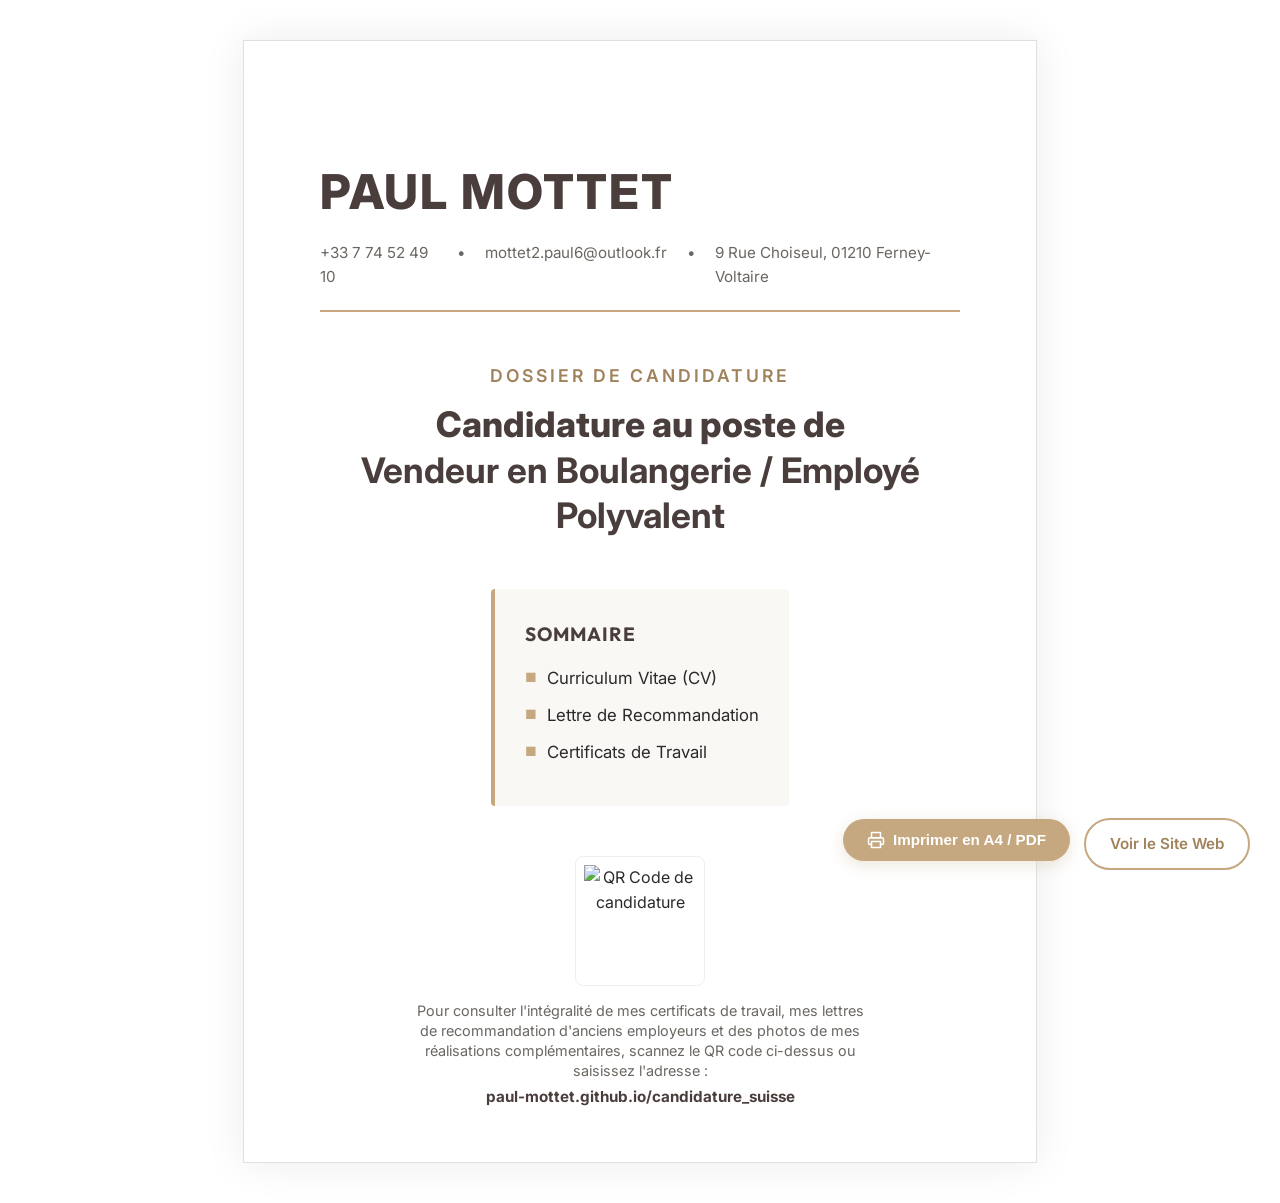
==== cover.html @ 42164e16 "feat: initialisation du site web de candidature et de la devanture de dossier avec QR code" ====
<!DOCTYPE html>
<html lang="fr">
<head>
  <meta charset="UTF-8">
  <meta name="viewport" content="width=device-width, initial-scale=1.0">
  <title>Devanture de Dossier - Paul MOTTET</title>
  
  <!-- Favicon alternative -->
  <link rel="icon" href="data:image/svg+xml,<svg xmlns=%22http://www.w3.org/2000/svg%22 viewBox=%220 0 100 100%22><text y=%22.9em%22 font-size=%2290%22>📁</text></svg>">
  
  <link rel="stylesheet" href="style.css">
</head>
<body class="cover-page-body">

  <!-- Boutons d'actions flottants (visibles uniquement à l'écran) -->
  <div class="print-actions">
    <button class="btn" onclick="window.print()">
      <svg xmlns="http://www.w3.org/2000/svg" width="18" height="18" viewBox="0 0 24 24" fill="none" stroke="currentColor" stroke-width="2" stroke-linecap="round" stroke-linejoin="round" style="vertical-align: middle;"><polygon points="6 9 6 2 18 2 18 9"></polygon><path d="M6 18H4a2 2 0 0 1-2-2v-5a2 2 0 0 1 2-2h16a2 2 0 0 1 2 2v5a2 2 0 0 1-2 2h-2"></path><rect x="6" y="14" width="12" height="8"></rect></svg>
      Imprimer en A4 / PDF
    </button>
    <a href="index.html" class="btn btn-secondary" style="margin-left: 10px;">
      Voir le Site Web
    </a>
  </div>

  <!-- Feuille A4 de devanture de dossier -->
  <div class="cover-sheet">
    
    <!-- En-tête -->
    <div class="cover-header">
      <div class="cover-name" id="cover-name">Paul MOTTET</div>
      <div class="cover-contact">
        <span id="cover-phone">+33 7 74 52 49 10</span>
        <span>•</span>
        <span id="cover-email">mottet2.paul6@outlook.fr</span>
        <span>•</span>
        <span id="cover-address">9 Rue Choiseul, 01210 Ferney-Voltaire</span>
      </div>
    </div>

    <!-- Corps de la devanture -->
    <div class="cover-body">
      <div class="cover-subtitle">Dossier de Candidature</div>
      <div class="cover-title" id="cover-title">
        Candidature au poste de<br>
        Vendeur en Boulangerie / Employé Polyvalent
      </div>

      <!-- Sommaire du dossier physique -->
      <div class="cover-summary-box">
        <h3>Sommaire</h3>
        <ul>
          <li>Curriculum Vitae (CV)</li>
          <li>Lettre de Recommandation</li>
          <li>Certificats de Travail</li>
        </ul>
      </div>

      <!-- Section QR Code pour documents supplémentaires -->
      <div class="cover-qr-section">
        <img id="cover-qr" class="qr-code-img" src="" alt="QR Code de candidature">
        <div class="cover-qr-text">
          Pour consulter l'intégralité de mes certificats de travail, mes lettres de recommandation d'anciens employeurs et des photos de mes réalisations complémentaires, scannez le QR code ci-dessus ou saisissez l'adresse :
          <div class="cover-url" id="cover-url">paul-mottet.github.io/candidature_suisse/</div>
        </div>
      </div>

    </div>

  </div>

  <!-- Chargement des données -->
  <script src="data.js"></script>
  <script>
    document.addEventListener('DOMContentLoaded', () => {
      // Injection dynamique des textes pour rester synchrone avec data.js
      document.getElementById('cover-name').innerText = DATA.profile.name;
      document.getElementById('cover-title').innerHTML = `Candidature au poste de<br><strong>${DATA.profile.title}</strong>`;
      document.getElementById('cover-phone').innerText = DATA.profile.phone;
      document.getElementById('cover-email').innerText = DATA.profile.email;
      document.getElementById('cover-address').innerText = DATA.profile.address;

      // Nettoyer l'URL du site web pour l'affichage (supprimer https:// et les slashs de fin)
      let displayUrl = DATA.profile.websiteUrl
        .replace(/https?:\/\//i, '')
        .replace(/\/$/, '');
      document.getElementById('cover-url').innerText = displayUrl;

      // Génération dynamique du QR Code
      const qrImage = document.getElementById('cover-qr');
      // Nous utilisons l'API sécurisée et gratuite de QRServer pour générer le code QR instantanément
      const apiUrl = `https://api.qrserver.com/v1/create-qr-code/?size=300x300&data=${encodeURIComponent(DATA.profile.websiteUrl)}`;
      qrImage.src = apiUrl;
    });
  </script>
</body>
</html>
---- style.css ----
/* Importation des polices Google Fonts */
@import url('https://fonts.googleapis.com/css2?family=Inter:wght@300;400;500;600;700&family=Outfit:wght@300;400;500;600;700;800&display=swap');

/* Variables de thème (Palette Premium Boulangerie / Professionnel) */
:root {
  --font-title: 'Outfit', 'Segoe UI', sans-serif;
  --font-body: 'Inter', 'Segoe UI', sans-serif;

  /* Couleurs */
  --bg-primary: #FAF8F5;       /* Crème douce, chaleureuse et lumineuse */
  --bg-secondary: #FFFDFB;     /* Blanc chaud pour les cartes */
  --text-main: #2C2A29;        /* Charbon très sombre (presque noir) */
  --text-muted: #6B6661;       /* Gris chaud atténué */
  --accent-gold: #C5A880;      /* Dorure de pain (Teinte principale d'accent) */
  --accent-gold-hover: #A0835D;/* Dorure plus sombre au survol */
  --accent-dark: #4A3E3D;      /* Brun chaud profond */
  --accent-light: #F3EFE9;     /* Crème clair pour les fonds secondaires */
  --card-shadow: 0 10px 30px rgba(74, 62, 61, 0.05);
  --hover-shadow: 0 15px 40px rgba(74, 62, 61, 0.1);
  --border-radius: 12px;
  --transition: all 0.3s cubic-bezier(0.4, 0, 0.2, 1);
}

/* Styles Globaux */
* {
  box-sizing: border-box;
  margin: 0;
  padding: 0;
}

html {
  scroll-behavior: smooth;
}

body {
  font-family: var(--font-body);
  background-color: var(--bg-primary);
  color: var(--text-main);
  line-height: 1.6;
  -webkit-font-smoothing: antialiased;
}

h1, h2, h3, h4 {
  font-family: var(--font-title);
  font-weight: 700;
  color: var(--accent-dark);
}

a {
  color: var(--accent-gold-hover);
  text-decoration: none;
  transition: var(--transition);
}

a:hover {
  color: var(--accent-dark);
}

.container {
  width: 100%;
  max-width: 1200px;
  margin: 0 auto;
  padding: 0 24px;
}

/* En-tête / Hero Section */
header {
  padding: 80px 0 40px;
  text-align: center;
  position: relative;
}

.profile-badge {
  display: inline-block;
  background-color: var(--accent-light);
  color: var(--accent-dark);
  padding: 6px 16px;
  border-radius: 30px;
  font-size: 0.9rem;
  font-weight: 600;
  text-transform: uppercase;
  letter-spacing: 1px;
  margin-bottom: 20px;
}

header h1 {
  font-size: 3rem;
  font-weight: 800;
  margin-bottom: 8px;
  letter-spacing: -0.5px;
}

header h2 {
  font-size: 1.5rem;
  font-weight: 400;
  color: var(--text-muted);
  margin-bottom: 24px;
}

.profile-bio {
  max-width: 700px;
  margin: 0 auto 30px;
  font-size: 1.1rem;
  color: var(--text-muted);
}

/* Informations de Contact */
.contact-bar {
  display: flex;
  justify-content: center;
  flex-wrap: wrap;
  gap: 20px;
  margin-bottom: 40px;
}

.contact-item {
  display: flex;
  align-items: center;
  gap: 8px;
  background-color: var(--bg-secondary);
  padding: 10px 20px;
  border-radius: 30px;
  box-shadow: var(--card-shadow);
  font-size: 0.95rem;
  font-weight: 500;
  transition: var(--transition);
}

.contact-item:hover {
  transform: translateY(-2px);
  box-shadow: var(--hover-shadow);
}

.contact-item svg {
  width: 18px;
  height: 18px;
  stroke: var(--accent-gold);
}

/* Boutons principaux */
.btn {
  display: inline-flex;
  align-items: center;
  gap: 8px;
  background-color: var(--accent-gold);
  color: #fff;
  padding: 12px 24px;
  border-radius: 30px;
  font-weight: 600;
  font-size: 0.95rem;
  transition: var(--transition);
  border: none;
  cursor: pointer;
  box-shadow: 0 4px 15px rgba(197, 168, 128, 0.3);
}

.btn:hover {
  background-color: var(--accent-gold-hover);
  transform: translateY(-2px);
  box-shadow: 0 6px 20px rgba(197, 168, 128, 0.4);
  color: #fff;
}

.btn-secondary {
  background-color: transparent;
  border: 2px solid var(--accent-gold);
  color: var(--accent-gold-hover);
  box-shadow: none;
}

.btn-secondary:hover {
  background-color: var(--accent-gold);
  color: #fff;
  box-shadow: 0 4px 15px rgba(197, 168, 128, 0.2);
}

/* Sections */
section {
  padding: 60px 0;
}

.section-title {
  font-size: 2rem;
  margin-bottom: 40px;
  position: relative;
  display: inline-block;
}

.section-title::after {
  content: '';
  position: absolute;
  left: 0;
  bottom: -8px;
  width: 50px;
  height: 3px;
  background-color: var(--accent-gold);
  border-radius: 2px;
}

/* Section CV & Documents */
.cv-documents-grid {
  display: grid;
  grid-template-columns: 1.4fr 1fr;
  gap: 40px;
  align-items: start;
}

@media (max-width: 968px) {
  .cv-documents-grid {
    grid-template-columns: 1fr;
  }
}

/* Visionneuse PDF (Affichage direct du CV) */
.cv-viewer-container {
  background-color: var(--bg-secondary);
  border-radius: var(--border-radius);
  box-shadow: var(--card-shadow);
  padding: 24px;
  border: 1px solid var(--accent-light);
}

.cv-viewer-header {
  display: flex;
  justify-content: space-between;
  align-items: center;
  margin-bottom: 16px;
}

.cv-frame-wrapper {
  position: relative;
  width: 100%;
  height: 650px;
  border-radius: 8px;
  overflow: hidden;
  background-color: #f0f0f0;
  border: 1px solid rgba(0, 0, 0, 0.05);
}

.cv-frame-wrapper iframe {
  width: 100%;
  height: 100%;
  border: none;
}

.cv-fallback-mobile {
  display: none;
  text-align: center;
  padding: 40px 20px;
}

/* Liste des documents complémentaires */
.documents-list {
  display: flex;
  flex-direction: column;
  gap: 20px;
}

.document-card {
  background-color: var(--bg-secondary);
  border-radius: var(--border-radius);
  padding: 20px;
  box-shadow: var(--card-shadow);
  border: 1px solid transparent;
  transition: var(--transition);
  display: flex;
  flex-direction: column;
  gap: 12px;
}

.document-card:hover {
  transform: translateX(4px);
  border-color: var(--accent-gold);
  box-shadow: var(--hover-shadow);
}

.document-card-header {
  display: flex;
  justify-content: space-between;
  align-items: flex-start;
}

.document-title {
  font-size: 1.15rem;
  font-weight: 600;
  color: var(--accent-dark);
}

.badge {
  font-size: 0.75rem;
  padding: 4px 10px;
  border-radius: 20px;
  font-weight: 600;
  text-transform: uppercase;
  letter-spacing: 0.5px;
}

.badge-disponible {
  background-color: #E2F5EC;
  color: #1B7A51;
}

.badge-a_venir {
  background-color: #FFF3E0;
  color: #E65100;
}

.document-desc {
  font-size: 0.9rem;
  color: var(--text-muted);
}

/* Section Travaux Bâtiment (Photos) */
.gallery-grid {
  display: grid;
  grid-template-columns: repeat(auto-fill, minmax(320px, 1fr));
  gap: 24px;
}

.gallery-item {
  background-color: var(--bg-secondary);
  border-radius: var(--border-radius);
  overflow: hidden;
  box-shadow: var(--card-shadow);
  transition: var(--transition);
  cursor: pointer;
  position: relative;
}

.gallery-item:hover {
  transform: translateY(-6px);
  box-shadow: var(--hover-shadow);
}

.gallery-img-container {
  width: 100%;
  height: 240px;
  overflow: hidden;
  position: relative;
  background-color: var(--accent-light);
}

.gallery-img-container img {
  width: 100%;
  height: 100%;
  object-fit: cover;
  transition: var(--transition);
}

.gallery-item:hover .gallery-img-container img {
  transform: scale(1.05);
}

.gallery-info {
  padding: 20px;
}

.gallery-category {
  font-size: 0.75rem;
  color: var(--accent-gold-hover);
  text-transform: uppercase;
  font-weight: 700;
  letter-spacing: 0.8px;
  margin-bottom: 6px;
}

.gallery-title {
  font-size: 1.2rem;
  font-weight: 600;
  margin-bottom: 8px;
  color: var(--accent-dark);
}

.gallery-desc {
  font-size: 0.9rem;
  color: var(--text-muted);
}

/* Section Programmation / Projets Git */
.projects-grid {
  display: grid;
  grid-template-columns: repeat(auto-fill, minmax(320px, 1fr));
  gap: 24px;
}

.project-card {
  background-color: var(--bg-secondary);
  border-radius: var(--border-radius);
  padding: 24px;
  box-shadow: var(--card-shadow);
  border: 1px solid var(--accent-light);
  display: flex;
  flex-direction: column;
  justify-content: space-between;
  transition: var(--transition);
}

.project-card:hover {
  transform: translateY(-4px);
  border-color: var(--accent-gold);
  box-shadow: var(--hover-shadow);
}

.project-card-top h3 {
  font-size: 1.25rem;
  margin-bottom: 12px;
}

.project-card-top p {
  font-size: 0.95rem;
  color: var(--text-muted);
  margin-bottom: 20px;
}

.project-tags {
  display: flex;
  flex-wrap: wrap;
  gap: 8px;
  margin-bottom: 24px;
}

.tag {
  font-size: 0.75rem;
  background-color: var(--accent-light);
  color: var(--accent-dark);
  padding: 4px 10px;
  border-radius: 4px;
  font-weight: 500;
}

.project-link {
  font-weight: 600;
  font-size: 0.9rem;
  display: inline-flex;
  align-items: center;
  gap: 6px;
}

/* Lightbox Modal pour la galerie */
.lightbox {
  position: fixed;
  top: 0;
  left: 0;
  width: 100%;
  height: 100%;
  background-color: rgba(26, 24, 23, 0.95);
  display: flex;
  flex-direction: column;
  justify-content: center;
  align-items: center;
  z-index: 1000;
  opacity: 0;
  pointer-events: none;
  transition: opacity 0.3s ease;
}

.lightbox.active {
  opacity: 1;
  pointer-events: auto;
}

.lightbox-content {
  max-width: 85%;
  max-height: 75vh;
  object-fit: contain;
  border-radius: 4px;
  box-shadow: 0 10px 40px rgba(0,0,0,0.5);
  transform: scale(0.95);
  transition: transform 0.3s ease;
}

.lightbox.active .lightbox-content {
  transform: scale(1);
}

.lightbox-caption {
  color: #fff;
  margin-top: 20px;
  text-align: center;
  font-family: var(--font-title);
}

.lightbox-caption h4 {
  color: var(--accent-gold);
  font-size: 1.3rem;
  margin-bottom: 6px;
}

.lightbox-caption p {
  color: #ccc;
  font-size: 0.95rem;
}

.lightbox-close {
  position: absolute;
  top: 24px;
  right: 24px;
  background: transparent;
  border: none;
  color: #fff;
  font-size: 2.5rem;
  cursor: pointer;
  line-height: 1;
  transition: var(--transition);
}

.lightbox-close:hover {
  color: var(--accent-gold);
}

/* Devanture de dossier (Cover Page HTML spécifique) */
.cover-page-body {
  background-color: #fff;
  display: flex;
  justify-content: center;
  align-items: center;
  min-height: 100vh;
  padding: 40px 0;
}

.cover-sheet {
  background-color: #fff;
  width: 210mm;
  height: 297mm; /* Dimensions A4 */
  box-shadow: 0 0 40px rgba(0,0,0,0.08);
  border: 1px solid #e0e0e0;
  padding: 30mm 20mm;
  display: flex;
  flex-direction: column;
  justify-content: space-between;
  box-sizing: border-box;
  position: relative;
}

/* En-tête de la cover */
.cover-header {
  border-bottom: 2px solid var(--accent-gold);
  padding-bottom: 20px;
}

.cover-name {
  font-size: 3rem;
  font-weight: 800;
  letter-spacing: 2px;
  text-transform: uppercase;
  color: var(--accent-dark);
}

.cover-contact {
  margin-top: 10px;
  font-size: 0.95rem;
  color: var(--text-muted);
  display: flex;
  gap: 20px;
}

/* Corps de la cover */
.cover-body {
  margin: 50px 0;
  text-align: center;
  flex-grow: 1;
  display: flex;
  flex-direction: column;
  justify-content: center;
}

.cover-subtitle {
  font-size: 1.1rem;
  text-transform: uppercase;
  letter-spacing: 3px;
  color: var(--accent-gold-hover);
  font-weight: 600;
  margin-bottom: 12px;
}

.cover-title {
  font-size: 2.2rem;
  font-weight: 800;
  color: var(--accent-dark);
  margin-bottom: 50px;
  line-height: 1.3;
}

.cover-summary-box {
  background-color: var(--bg-primary);
  border-left: 4px solid var(--accent-gold);
  padding: 30px;
  border-radius: 4px;
  text-align: left;
  max-width: 500px;
  margin: 0 auto 50px;
}

.cover-summary-box h3 {
  font-size: 1.2rem;
  text-transform: uppercase;
  letter-spacing: 1px;
  margin-bottom: 15px;
}

.cover-summary-box ul {
  list-style-type: none;
}

.cover-summary-box li {
  font-size: 1.05rem;
  margin-bottom: 10px;
  display: flex;
  align-items: center;
  gap: 10px;
}

.cover-summary-box li::before {
  content: '■';
  color: var(--accent-gold);
  font-size: 0.8rem;
}

/* Zone du QR Code */
.cover-qr-section {
  display: flex;
  flex-direction: column;
  align-items: center;
  gap: 15px;
}

.qr-code-img {
  width: 130px;
  height: 130px;
  border: 1px solid #eee;
  padding: 8px;
  border-radius: 8px;
}

.cover-qr-text {
  max-width: 450px;
  font-size: 0.9rem;
  color: var(--text-muted);
  line-height: 1.4;
}

.cover-url {
  font-weight: 700;
  color: var(--accent-dark);
  margin-top: 5px;
  font-size: 0.95rem;
}

/* Bouton d'impression flottant (visible uniquement à l'écran) */
.print-actions {
  position: fixed;
  bottom: 30px;
  right: 30px;
  z-index: 100;
}

/* Pied de page */
footer {
  text-align: center;
  padding: 40px 0;
  background-color: var(--accent-dark);
  color: var(--accent-light);
  font-size: 0.9rem;
}

footer p {
  opacity: 0.8;
}

/* RÈGLES D'IMPRESSION (CRITIQUE pour le dossier physique) */
@media print {
  body {
    background-color: #fff;
    color: #000;
  }
  
  .print-actions, header, footer, section:not(.cover-sheet-wrapper) {
    display: none !important;
  }

  .cover-page-body {
    padding: 0;
    margin: 0;
    background-color: #fff;
  }

  .cover-sheet {
    box-shadow: none;
    border: none;
    width: 100%;
    height: 100vh;
    padding: 20mm 15mm;
    page-break-after: avoid;
    page-break-before: avoid;
  }

  .cover-summary-box {
    background-color: #fafafa !important;
    border-left: 4px solid #333 !important;
    -webkit-print-color-adjust: exact; /* Force le fond gris sur Chrome/Safari */
    print-color-adjust: exact;
  }
}

/* Adaptabilité Mobile */
@media (max-width: 768px) {
  header h1 {
    font-size: 2.2rem;
  }
  
  header h2 {
    font-size: 1.2rem;
  }
  
  .cv-frame-wrapper {
    display: none; /* Cache l'iframe car elle est inutilisable sur mobile */
  }

  .cv-fallback-mobile {
    display: block; /* Affiche le bouton de téléchargement direct */
  }

  .cover-sheet {
    width: 95%;
    height: auto;
    padding: 20px;
  }
}
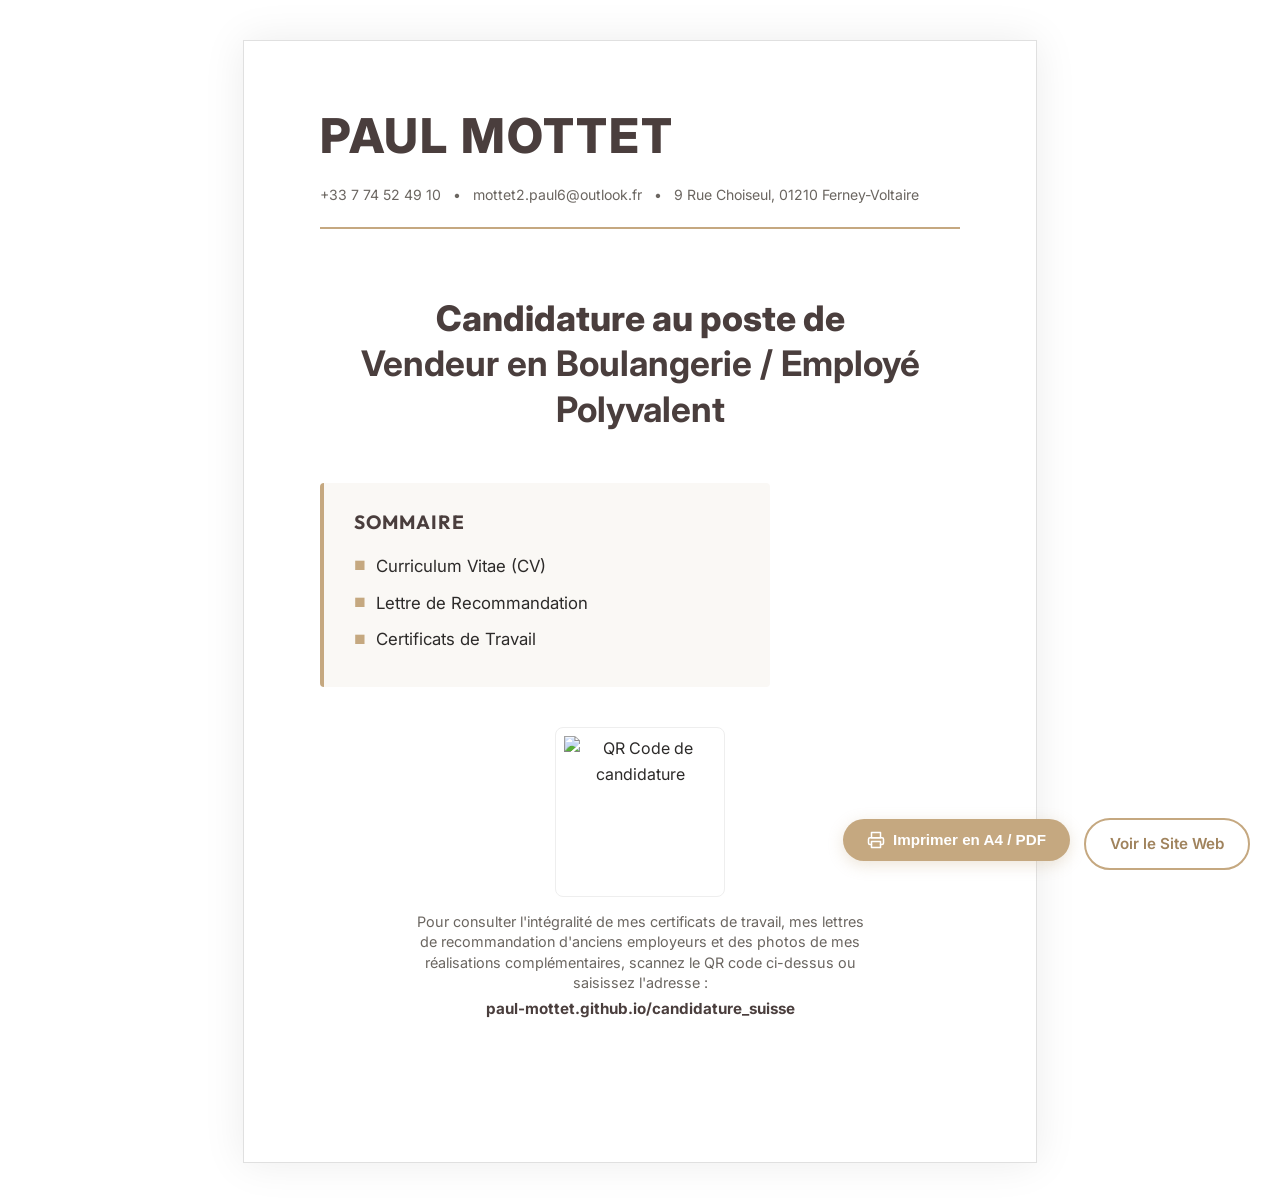
==== commit 25c31430: "feat: masquage des projets persos, modal QCM Savoie, bouton partager, tracking GoatCounter et correc" ====
--- a/cover.html
+++ b/cover.html
@@ -9,6 +9,9 @@
   <link rel="icon" href="data:image/svg+xml,<svg xmlns=%22http://www.w3.org/2000/svg%22 viewBox=%220 0 100 100%22><text y=%22.9em%22 font-size=%2290%22>📁</text></svg>">
   
   <link rel="stylesheet" href="style.css">
+  
+  <!-- Statistiques de visite (GoatCounter - Sans cookies / RGPD) -->
+  <script data-goatcounter="https://paul-mottet.goatcounter.com/count" async src="//gc.zgo.at/count.js"></script>
 </head>
 <body class="cover-page-body">
 
@@ -40,7 +43,6 @@
 
     <!-- Corps de la devanture -->
     <div class="cover-body">
-      <div class="cover-subtitle">Dossier de Candidature</div>
       <div class="cover-title" id="cover-title">
         Candidature au poste de<br>
         Vendeur en Boulangerie / Employé Polyvalent
--- a/style.css
+++ b/style.css
@@ -65,8 +65,8 @@
 
 /* En-tête / Hero Section */
 header {
-  padding: 80px 0 40px;
-  text-align: center;
+  padding: 40px 0 20px; /* Réduit pour plus de compacité */
+  text-align: left; /* Aligné à gauche */
   position: relative;
 }
 
@@ -99,7 +99,7 @@
 
 .profile-bio {
   max-width: 700px;
-  margin: 0 auto 30px;
+  margin: 0 0 24px; /* Aligné à gauche (marge auto retirée) */
   font-size: 1.1rem;
   color: var(--text-muted);
 }
@@ -107,10 +107,10 @@
 /* Informations de Contact */
 .contact-bar {
   display: flex;
-  justify-content: center;
+  justify-content: flex-start; /* Aligné à gauche */
   flex-wrap: wrap;
-  gap: 20px;
-  margin-bottom: 40px;
+  gap: 15px; /* Écartement légèrement resserré */
+  margin-bottom: 30px;
 }
 
 .contact-item {
@@ -176,7 +176,19 @@
 
 /* Sections */
 section {
-  padding: 60px 0;
+  padding: 40px 0; /* Un peu plus compact */
+}
+
+/* Wrapper pour les projets personnels masqués d'office */
+.personal-projects-wrapper {
+  display: none;
+  opacity: 0;
+  transition: opacity 0.5s ease;
+}
+
+.personal-projects-wrapper.active {
+  display: block;
+  opacity: 1;
 }
 
 .section-title {
@@ -524,7 +536,7 @@
   height: 297mm; /* Dimensions A4 */
   box-shadow: 0 0 40px rgba(0,0,0,0.08);
   border: 1px solid #e0e0e0;
-  padding: 30mm 20mm;
+  padding: 15mm 20mm 20mm 20mm; /* Marge supérieure réduite de 30mm à 15mm */
   display: flex;
   flex-direction: column;
   justify-content: space-between;
@@ -548,15 +560,17 @@
 
 .cover-contact {
   margin-top: 10px;
-  font-size: 0.95rem;
+  font-size: 0.88rem; /* Légèrement réduit pour éviter le retour à la ligne */
   color: var(--text-muted);
   display: flex;
-  gap: 20px;
+  flex-wrap: wrap;
+  gap: 12px; /* Gaps resserrés pour tenir sur une seule ligne A4 */
+  justify-content: flex-start;
 }
 
 /* Corps de la cover */
 .cover-body {
-  margin: 50px 0;
+  margin: 30px 0; /* Réduit pour enlever l'espace vertical excessif */
   text-align: center;
   flex-grow: 1;
   display: flex;
@@ -584,11 +598,11 @@
 .cover-summary-box {
   background-color: var(--bg-primary);
   border-left: 4px solid var(--accent-gold);
-  padding: 30px;
+  padding: 24px 30px;
   border-radius: 4px;
   text-align: left;
-  max-width: 500px;
-  margin: 0 auto 50px;
+  max-width: 450px;
+  margin: 0 0 40px 0; /* Marge auto retirée pour aligner à gauche, marge inférieure réduite */
 }
 
 .cover-summary-box h3 {
@@ -625,8 +639,8 @@
 }
 
 .qr-code-img {
-  width: 130px;
-  height: 130px;
+  width: 170px; /* QR code agrandi de 130px à 170px */
+  height: 170px;
   border: 1px solid #eee;
   padding: 8px;
   border-radius: 8px;
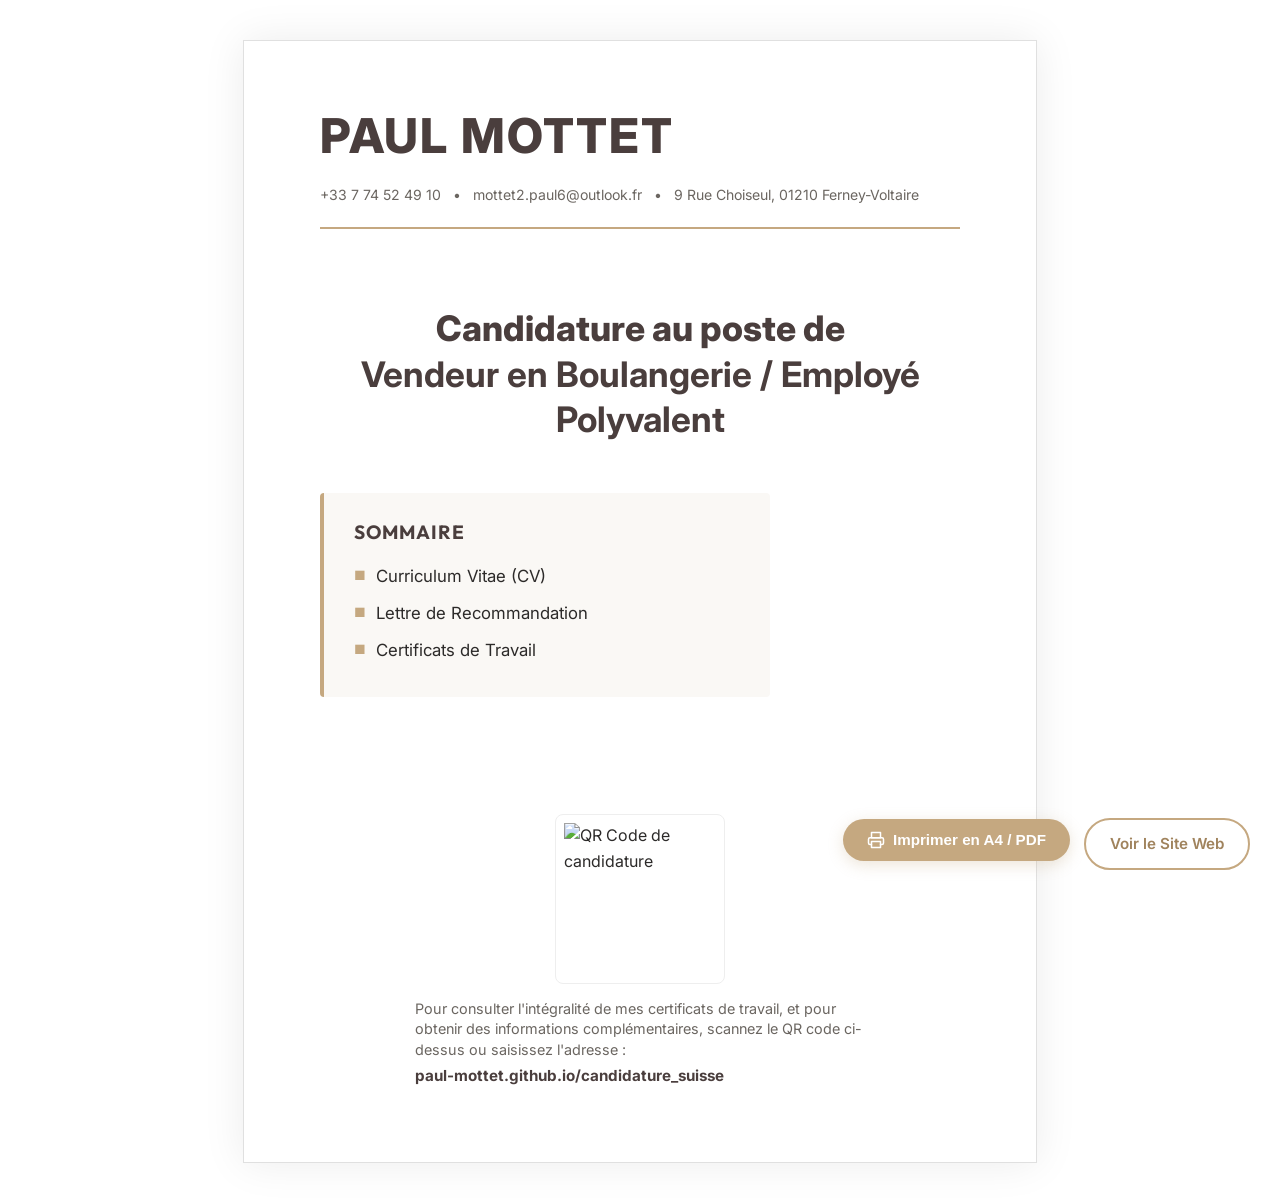
==== commit a8db883b: "style(cover): place le bloc QR Code en bas de la page A4" ====
--- a/cover.html
+++ b/cover.html
@@ -1,24 +1,33 @@
 <!DOCTYPE html>
 <html lang="fr">
+
 <head>
   <meta charset="UTF-8">
   <meta name="viewport" content="width=device-width, initial-scale=1.0">
   <title>Devanture de Dossier - Paul MOTTET</title>
-  
+
   <!-- Favicon alternative -->
-  <link rel="icon" href="data:image/svg+xml,<svg xmlns=%22http://www.w3.org/2000/svg%22 viewBox=%220 0 100 100%22><text y=%22.9em%22 font-size=%2290%22>📁</text></svg>">
-  
+  <link rel="icon"
+    href="data:image/svg+xml,<svg xmlns=%22http://www.w3.org/2000/svg%22 viewBox=%220 0 100 100%22><text y=%22.9em%22 font-size=%2290%22>📁</text></svg>">
+
   <link rel="stylesheet" href="style.css">
-  
+
   <!-- Statistiques de visite (GoatCounter - Sans cookies / RGPD) -->
   <script data-goatcounter="https://paul-mottet.goatcounter.com/count" async src="//gc.zgo.at/count.js"></script>
 </head>
+
 <body class="cover-page-body">
 
   <!-- Boutons d'actions flottants (visibles uniquement à l'écran) -->
   <div class="print-actions">
     <button class="btn" onclick="window.print()">
-      <svg xmlns="http://www.w3.org/2000/svg" width="18" height="18" viewBox="0 0 24 24" fill="none" stroke="currentColor" stroke-width="2" stroke-linecap="round" stroke-linejoin="round" style="vertical-align: middle;"><polygon points="6 9 6 2 18 2 18 9"></polygon><path d="M6 18H4a2 2 0 0 1-2-2v-5a2 2 0 0 1 2-2h16a2 2 0 0 1 2 2v5a2 2 0 0 1-2 2h-2"></path><rect x="6" y="14" width="12" height="8"></rect></svg>
+      <svg xmlns="http://www.w3.org/2000/svg" width="18" height="18" viewBox="0 0 24 24" fill="none"
+        stroke="currentColor" stroke-width="2" stroke-linecap="round" stroke-linejoin="round"
+        style="vertical-align: middle;">
+        <polygon points="6 9 6 2 18 2 18 9"></polygon>
+        <path d="M6 18H4a2 2 0 0 1-2-2v-5a2 2 0 0 1 2-2h16a2 2 0 0 1 2 2v5a2 2 0 0 1-2 2h-2"></path>
+        <rect x="6" y="14" width="12" height="8"></rect>
+      </svg>
       Imprimer en A4 / PDF
     </button>
     <a href="index.html" class="btn btn-secondary" style="margin-left: 10px;">
@@ -28,7 +37,7 @@
 
   <!-- Feuille A4 de devanture de dossier -->
   <div class="cover-sheet">
-    
+
     <!-- En-tête -->
     <div class="cover-header">
       <div class="cover-name" id="cover-name">Paul MOTTET</div>
@@ -57,16 +66,16 @@
           <li>Certificats de Travail</li>
         </ul>
       </div>
+    </div>
 
-      <!-- Section QR Code pour documents supplémentaires -->
-      <div class="cover-qr-section">
-        <img id="cover-qr" class="qr-code-img" src="" alt="QR Code de candidature">
-        <div class="cover-qr-text">
-          Pour consulter l'intégralité de mes certificats de travail, mes lettres de recommandation d'anciens employeurs et des photos de mes réalisations complémentaires, scannez le QR code ci-dessus ou saisissez l'adresse :
-          <div class="cover-url" id="cover-url">paul-mottet.github.io/candidature_suisse/</div>
-        </div>
+    <!-- Section QR Code pour documents supplémentaires -->
+    <div class="cover-qr-section">
+      <img id="cover-qr" class="qr-code-img" src="" alt="QR Code de candidature">
+      <div class="cover-qr-text">
+        Pour consulter l'intégralité de mes certificats de travail, et pour obtenir des informations complémentaires,
+        scannez le QR code ci-dessus ou saisissez l'adresse :
+        <div class="cover-url" id="cover-url">paul-mottet.github.io/candidature_suisse/</div>
       </div>
-
     </div>
 
   </div>
@@ -96,4 +105,5 @@
     });
   </script>
 </body>
-</html>
+
+</html>
--- a/style.css
+++ b/style.css
@@ -191,6 +191,14 @@
   opacity: 1;
 }
 
+#batiment-section {
+  margin-top: 50px; /* Marge au-dessus de la section bâtiment */
+}
+
+#programming-section {
+  margin-top: 60px; /* Marge au-dessus de la section programmation */
+}
+
 .section-title {
   font-size: 2rem;
   margin-bottom: 40px;
@@ -675,6 +683,7 @@
   background-color: var(--accent-dark);
   color: var(--accent-light);
   font-size: 0.9rem;
+  margin-top: 80px; /* Marge au-dessus du pied de page */
 }
 
 footer p {
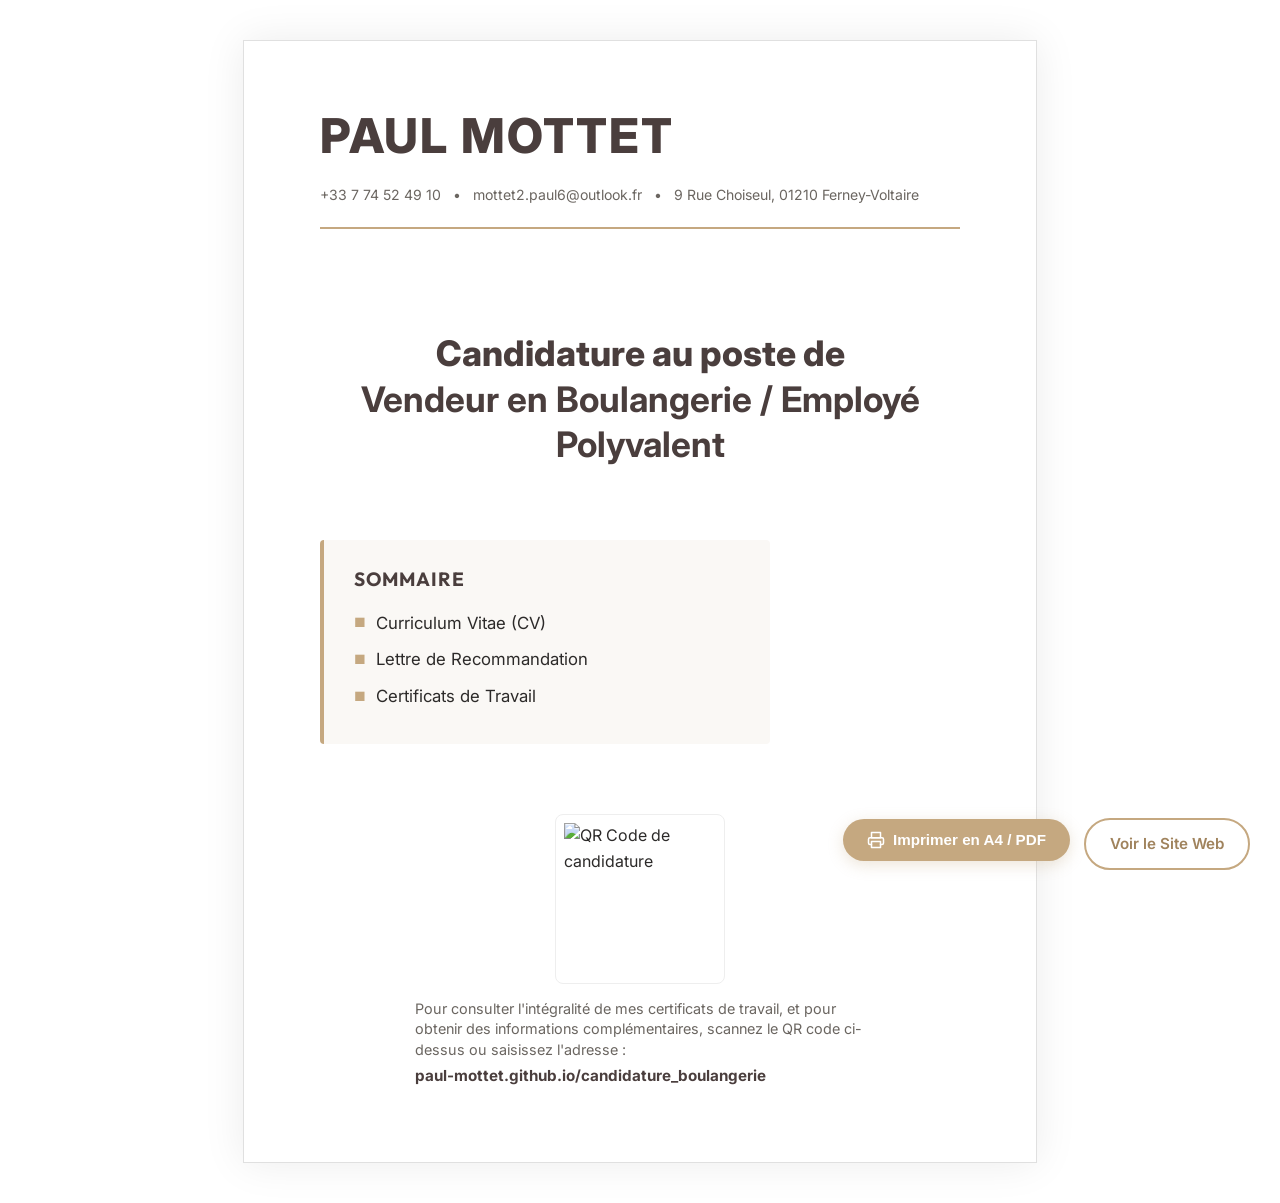
==== commit 9e328026: "refactor: renommage du projet de candidature_suisse a candidature_boulangerie dans le code" ====
--- a/cover.html
+++ b/cover.html
@@ -74,7 +74,7 @@
       <div class="cover-qr-text">
         Pour consulter l'intégralité de mes certificats de travail, et pour obtenir des informations complémentaires,
         scannez le QR code ci-dessus ou saisissez l'adresse :
-        <div class="cover-url" id="cover-url">paul-mottet.github.io/candidature_suisse/</div>
+        <div class="cover-url" id="cover-url">paul-mottet.github.io/candidature_boulangerie/</div>
       </div>
     </div>
 
--- a/style.css
+++ b/style.css
@@ -252,9 +252,24 @@
   width: 100%;
   height: 650px;
   border-radius: 8px;
-  overflow: hidden;
-  background-color: #f0f0f0;
+  overflow-y: auto;
+  background-color: var(--accent-light);
   border: 1px solid rgba(0, 0, 0, 0.05);
+  padding: 12px;
+  box-sizing: border-box;
+}
+
+.pdf-page-canvas {
+  max-width: 100%;
+  height: auto;
+  margin: 0 auto 16px auto;
+  box-shadow: 0 4px 15px rgba(74, 62, 61, 0.1);
+  background-color: #fff;
+  display: block;
+}
+
+.pdf-page-canvas:last-child {
+  margin-bottom: 0;
 }
 
 .cv-frame-wrapper iframe {
@@ -274,6 +289,28 @@
   display: flex;
   flex-direction: column;
   gap: 20px;
+  max-height: 710px;
+  overflow-y: auto;
+  padding-right: 10px;
+}
+
+/* Personnalisation de la barre de défilement pour les documents */
+.documents-list::-webkit-scrollbar {
+  width: 6px;
+}
+
+.documents-list::-webkit-scrollbar-track {
+  background: var(--accent-light);
+  border-radius: 10px;
+}
+
+.documents-list::-webkit-scrollbar-thumb {
+  background: var(--accent-gold);
+  border-radius: 10px;
+}
+
+.documents-list::-webkit-scrollbar-thumb:hover {
+  background: var(--accent-gold-hover);
 }
 
 .document-card {
@@ -323,6 +360,18 @@
 .badge-a_venir {
   background-color: #FFF3E0;
   color: #E65100;
+}
+
+.document-badges {
+  display: flex;
+  gap: 6px;
+  flex-wrap: wrap;
+}
+
+.badge-recommande {
+  background-color: #FEF3C7;
+  color: #B45309;
+  border: 1px solid #FCD34D;
 }
 
 .document-desc {
@@ -345,10 +394,15 @@
   transition: var(--transition);
   cursor: pointer;
   position: relative;
+  border: 1px solid var(--accent-light);
+  display: flex;
+  flex-direction: column;
+  justify-content: space-between;
 }
 
 .gallery-item:hover {
   transform: translateY(-6px);
+  border-color: var(--accent-gold);
   box-shadow: var(--hover-shadow);
 }
 
@@ -371,29 +425,89 @@
   transform: scale(1.05);
 }
 
+/* Badges sur l'image */
+.gallery-category-badge {
+  position: absolute;
+  top: 12px;
+  left: 12px;
+  background-color: var(--accent-gold);
+  color: #fff;
+  padding: 4px 10px;
+  border-radius: 20px;
+  font-size: 0.75rem;
+  font-weight: 700;
+  z-index: 2;
+  box-shadow: 0 2px 8px rgba(0, 0, 0, 0.15);
+  text-transform: uppercase;
+  letter-spacing: 0.5px;
+}
+
+.gallery-count-badge {
+  position: absolute;
+  top: 12px;
+  right: 12px;
+  background-color: rgba(44, 42, 41, 0.75);
+  backdrop-filter: blur(4px);
+  color: #fff;
+  padding: 4px 10px;
+  border-radius: 20px;
+  font-size: 0.75rem;
+  font-weight: 600;
+  display: flex;
+  align-items: center;
+  gap: 6px;
+  z-index: 2;
+  box-shadow: 0 2px 8px rgba(0, 0, 0, 0.15);
+  border: 1px solid rgba(255, 255, 255, 0.1);
+}
+
 .gallery-info {
-  padding: 20px;
-}
-
-.gallery-category {
-  font-size: 0.75rem;
+  padding: 24px;
+  display: flex;
+  flex-direction: column;
+  flex-grow: 1;
+  justify-content: space-between;
+}
+
+.gallery-info-text {
+  margin-bottom: 16px;
+}
+
+.gallery-title {
+  font-size: 1.25rem;
+  font-weight: 700;
+  margin-bottom: 10px;
+  color: var(--accent-dark);
+}
+
+.gallery-desc {
+  font-size: 0.95rem;
+  color: var(--text-muted);
+  line-height: 1.5;
+}
+
+/* Lien d'action style CTA secondaire */
+.gallery-link {
+  font-weight: 600;
+  font-size: 0.9rem;
   color: var(--accent-gold-hover);
-  text-transform: uppercase;
-  font-weight: 700;
-  letter-spacing: 0.8px;
-  margin-bottom: 6px;
-}
-
-.gallery-title {
-  font-size: 1.2rem;
-  font-weight: 600;
-  margin-bottom: 8px;
+  display: inline-flex;
+  align-items: center;
+  gap: 6px;
+  transition: var(--transition);
+  margin-top: auto;
+}
+
+.gallery-item:hover .gallery-link {
   color: var(--accent-dark);
 }
 
-.gallery-desc {
-  font-size: 0.9rem;
-  color: var(--text-muted);
+.gallery-link svg {
+  transition: transform 0.3s ease;
+}
+
+.gallery-item:hover .gallery-link svg {
+  transform: translateX(4px);
 }
 
 /* Section Programmation / Projets Git */
@@ -498,6 +612,9 @@
   margin-top: 20px;
   text-align: center;
   font-family: var(--font-title);
+  display: flex;
+  flex-direction: column;
+  align-items: center;
 }
 
 .lightbox-caption h4 {
@@ -509,6 +626,8 @@
 .lightbox-caption p {
   color: #ccc;
   font-size: 0.95rem;
+  max-width: 600px;
+  line-height: 1.5;
 }
 
 .lightbox-close {
@@ -522,10 +641,86 @@
   cursor: pointer;
   line-height: 1;
   transition: var(--transition);
+  z-index: 1020;
 }
 
 .lightbox-close:hover {
   color: var(--accent-gold);
+}
+
+/* Boutons de navigation de la Lightbox */
+.lightbox-prev,
+.lightbox-next {
+  position: absolute;
+  top: 50%;
+  transform: translateY(-50%);
+  background-color: rgba(255, 255, 255, 0.08);
+  backdrop-filter: blur(5px);
+  border: 1px solid rgba(255, 255, 255, 0.15);
+  color: #fff;
+  width: 56px;
+  height: 56px;
+  border-radius: 50%;
+  display: flex;
+  justify-content: center;
+  align-items: center;
+  cursor: pointer;
+  transition: var(--transition);
+  z-index: 1010;
+  user-select: none;
+  padding: 0;
+}
+
+.lightbox-prev {
+  left: 30px;
+}
+
+.lightbox-next {
+  right: 30px;
+}
+
+.lightbox-prev:hover,
+.lightbox-next:hover {
+  background-color: var(--accent-gold);
+  border-color: var(--accent-gold);
+  transform: translateY(-50%) scale(1.1);
+  box-shadow: 0 4px 15px rgba(197, 168, 128, 0.4);
+}
+
+.lightbox-prev:active,
+.lightbox-next:active {
+  transform: translateY(-50%) scale(0.95);
+}
+
+.lightbox-prev svg,
+.lightbox-next svg {
+  width: 24px;
+  height: 24px;
+  stroke: currentColor;
+}
+
+/* Compteur de photos dans la Lightbox */
+.lightbox-counter {
+  display: inline-block;
+  font-size: 0.85rem;
+  color: rgba(255, 255, 255, 0.5);
+  margin-top: 8px;
+  font-weight: 500;
+}
+
+/* Responsive pour les boutons Lightbox */
+@media (max-width: 768px) {
+  .lightbox-prev,
+  .lightbox-next {
+    width: 46px;
+    height: 46px;
+  }
+  .lightbox-prev {
+    left: 15px;
+  }
+  .lightbox-next {
+    right: 15px;
+  }
 }
 
 /* Devanture de dossier (Cover Page HTML spécifique) */
@@ -599,7 +794,8 @@
   font-size: 2.2rem;
   font-weight: 800;
   color: var(--accent-dark);
-  margin-bottom: 50px;
+  margin-top: auto;
+  margin-bottom: auto;
   line-height: 1.3;
 }
 
@@ -736,11 +932,13 @@
   }
   
   .cv-frame-wrapper {
-    display: none; /* Cache l'iframe car elle est inutilisable sur mobile */
+    display: block;
+    height: 480px;
   }
 
   .cv-fallback-mobile {
-    display: block; /* Affiche le bouton de téléchargement direct */
+    display: block;
+    padding: 20px 0 0 0;
   }
 
   .cover-sheet {
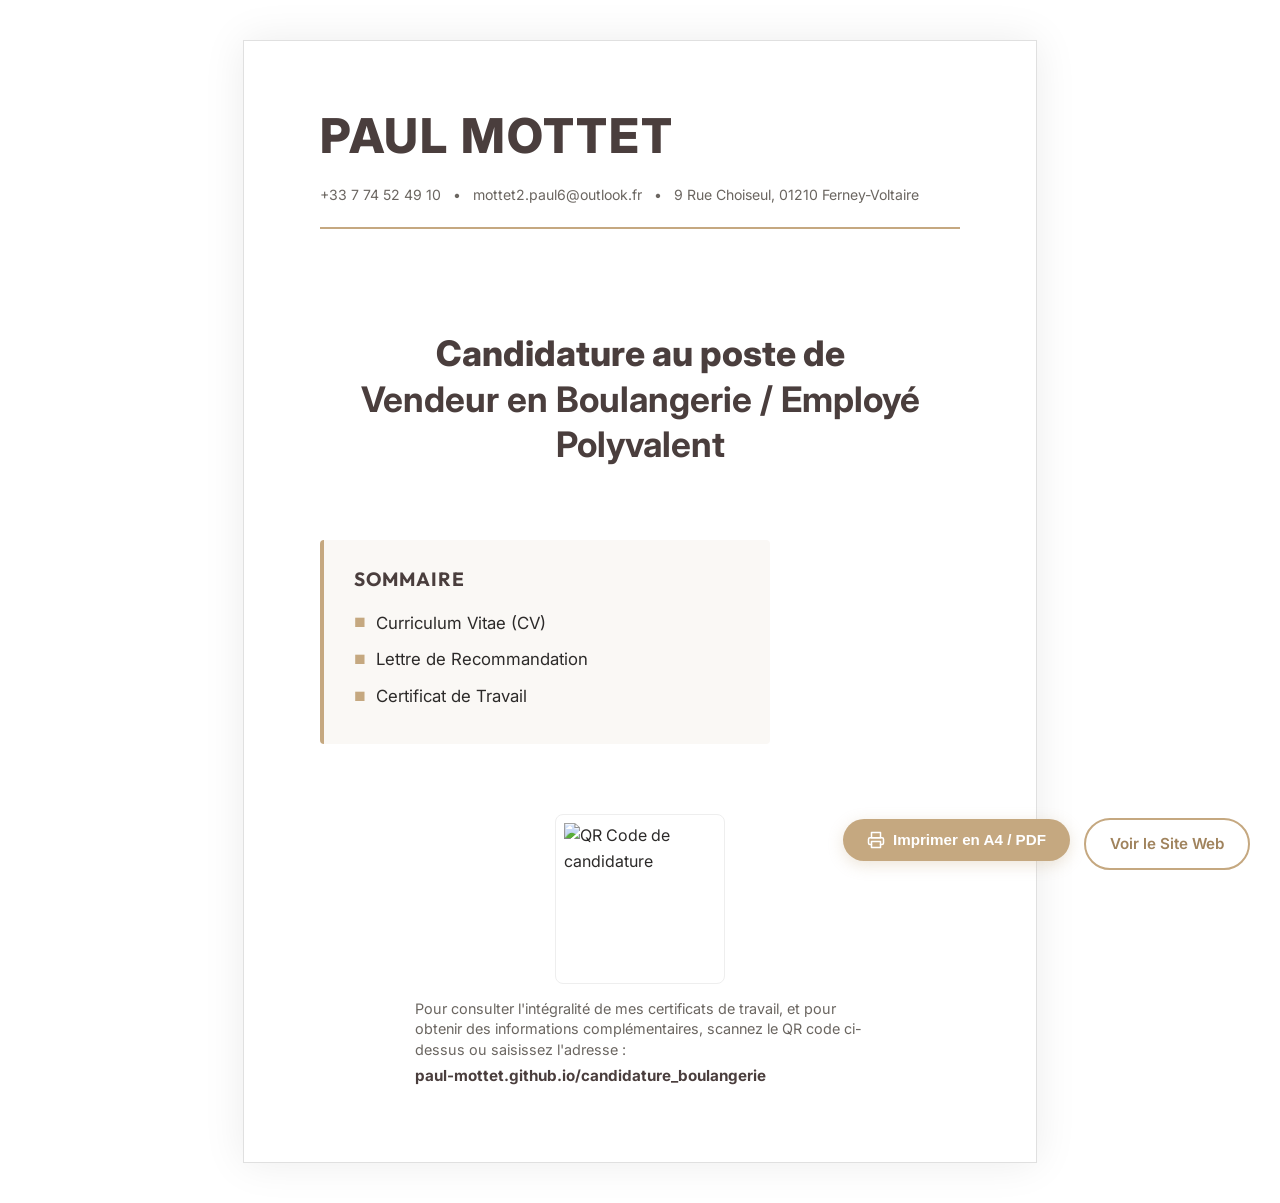
==== commit ddf3c458: "docs: mise a jour finale de la bio (recherche d'investissement a long terme) et ajustement liste doc" ====
--- a/cover.html
+++ b/cover.html
@@ -63,7 +63,7 @@
         <ul>
           <li>Curriculum Vitae (CV)</li>
           <li>Lettre de Recommandation</li>
-          <li>Certificats de Travail</li>
+          <li>Certificat de Travail</li>
         </ul>
       </div>
     </div>
--- a/style.css
+++ b/style.css
@@ -936,11 +936,6 @@
     height: 480px;
   }
 
-  .cv-fallback-mobile {
-    display: block;
-    padding: 20px 0 0 0;
-  }
-
   .cover-sheet {
     width: 95%;
     height: auto;
